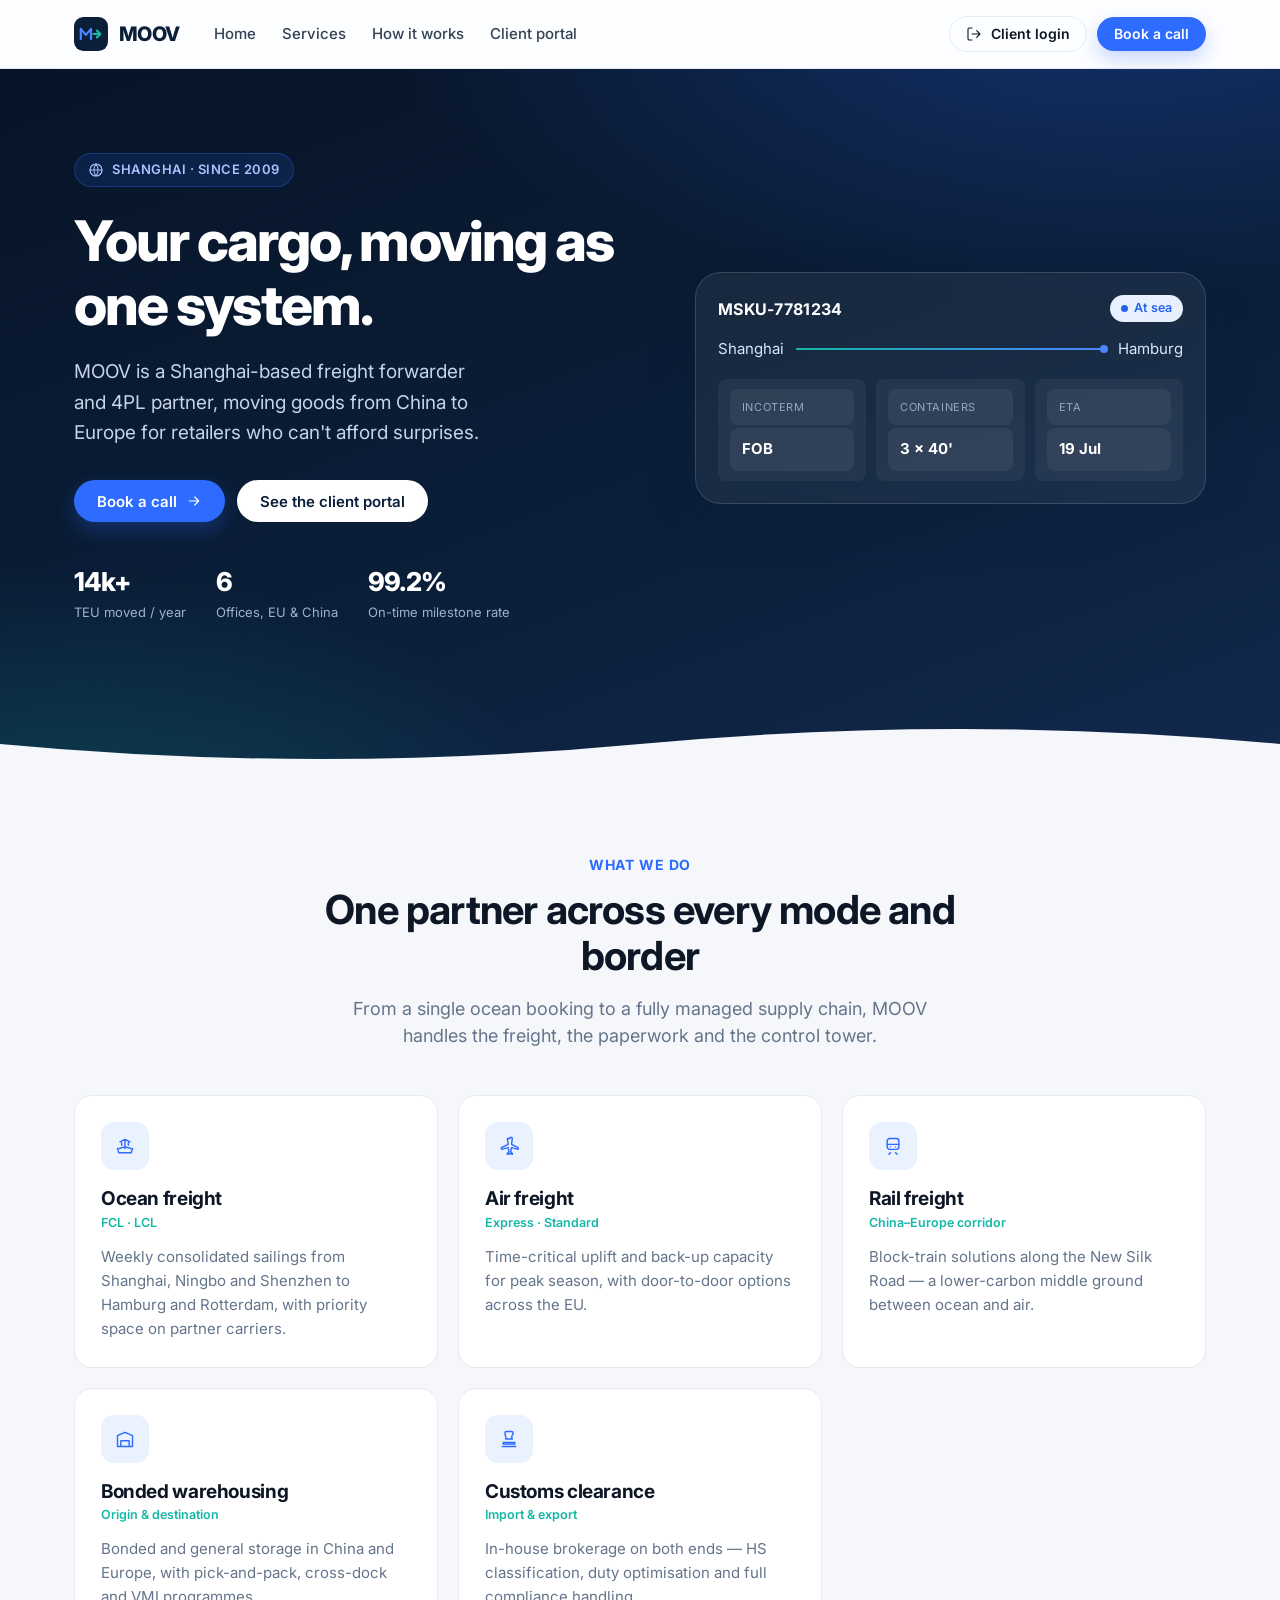
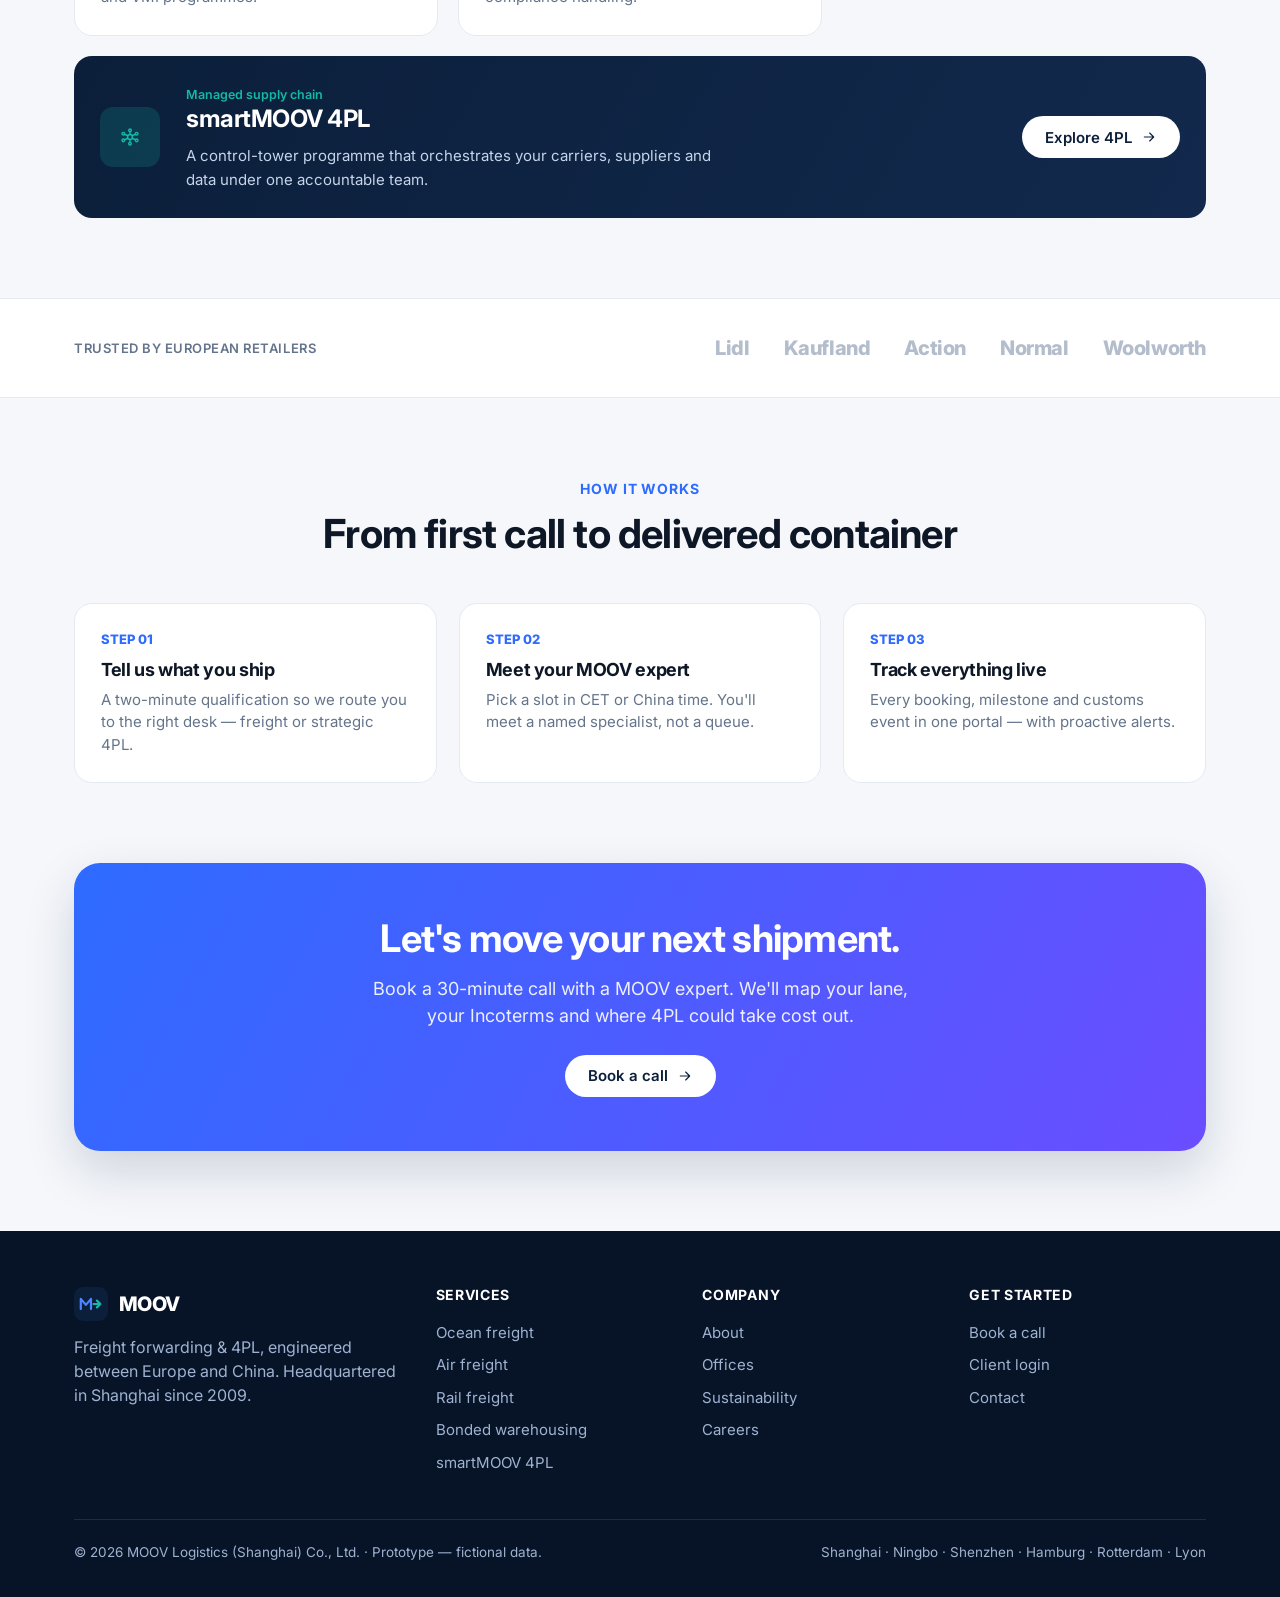
==== index.html @ 7292d99d "Add MOOV Logistics client portal prototype Clickable, zero-build static SPA (vanilla HTML/CSS/JS) fo" ====
<!DOCTYPE html>
<html lang="en">
<head>
  <meta charset="UTF-8">
  <meta name="viewport" content="width=device-width, initial-scale=1.0">
  <title>MOOV Logistics — Freight forwarding & 4PL, Shanghai to Europe</title>
  <meta name="description" content="MOOV Logistics client portal prototype — ocean, air & rail freight forwarding, bonded warehousing, customs clearance and the smartMOOV 4PL programme.">
  <link rel="preconnect" href="https://fonts.googleapis.com">
  <link rel="preconnect" href="https://fonts.gstatic.com" crossorigin>
  <link href="https://fonts.googleapis.com/css2?family=Inter:wght@400;500;600;700;800&display=swap" rel="stylesheet">
  <link rel="stylesheet" href="css/styles.css">
  <link rel="icon" href="data:image/svg+xml,<svg xmlns='http://www.w3.org/2000/svg' viewBox='0 0 40 40'><rect width='40' height='40' rx='11' fill='%230b1f3a'/><path d='M8 26V14l6 7 6-7v12' stroke='%234d84ff' stroke-width='2.6' fill='none' stroke-linecap='round' stroke-linejoin='round'/><path d='M23 20h8M27 16l4 4-4 4' stroke='%2314b8a6' stroke-width='2.6' fill='none' stroke-linecap='round' stroke-linejoin='round'/></svg>">
</head>
<body>
  <div id="app"><!-- SPA renders here --></div>

  <script src="js/data.js"></script>
  <script src="js/icons.js"></script>
  <script src="js/app.js"></script>
</body>
</html>
---- css/styles.css ----
/* =====================================================================
   MOOV Logistics — prototype stylesheet
   ===================================================================== */

/* ---- Design tokens -------------------------------------------------- */
:root {
  /* brand */
  --navy-900: #071427;
  --navy-800: #0b1f3a;
  --navy-700: #12294d;
  --navy-600: #1b3a63;
  --blue-500: #2e6bff;   /* MOOV blue */
  --blue-400: #4d84ff;
  --blue-050: #eaf1ff;
  --teal-500: #14b8a6;   /* signature accent */
  --teal-050: #e2f7f4;

  /* semantic */
  --success: #16a34a;
  --success-bg: #e7f6ec;
  --warning: #d97706;
  --warning-bg: #fdf1e0;
  --danger: #dc2626;
  --danger-bg: #fdeaea;
  --info: #2563eb;
  --info-bg: #e8f0fe;

  /* neutrals */
  --ink: #0e1726;
  --ink-2: #334155;
  --ink-3: #64748b;
  --line: #e5eaf1;
  --line-2: #eef2f7;
  --surface: #ffffff;
  --canvas: #f5f7fb;
  --canvas-2: #eef2f8;

  /* shape */
  --r-sm: 8px;
  --r-md: 12px;
  --r-lg: 18px;
  --r-xl: 26px;
  --shadow-sm: 0 1px 2px rgba(11, 31, 58, .06), 0 1px 3px rgba(11, 31, 58, .05);
  --shadow-md: 0 6px 20px rgba(11, 31, 58, .08);
  --shadow-lg: 0 20px 50px rgba(11, 31, 58, .16);
  --maxw: 1180px;
  --font: "Inter", -apple-system, BlinkMacSystemFont, "Segoe UI", Roboto, Helvetica, Arial, sans-serif;
}

* { box-sizing: border-box; }
html, body { margin: 0; padding: 0; }
body {
  font-family: var(--font);
  color: var(--ink);
  background: var(--canvas);
  -webkit-font-smoothing: antialiased;
  text-rendering: optimizeLegibility;
  line-height: 1.5;
}
a { color: inherit; text-decoration: none; }
button { font-family: inherit; cursor: pointer; }
img { max-width: 100%; }
h1, h2, h3, h4 { margin: 0; line-height: 1.15; letter-spacing: -0.02em; }
p { margin: 0; }
:focus-visible { outline: 3px solid rgba(46, 107, 255, .45); outline-offset: 2px; border-radius: 6px; }

.wrap { width: 100%; max-width: var(--maxw); margin: 0 auto; padding: 0 24px; }
.muted { color: var(--ink-3); }
.center { text-align: center; }
.hide { display: none !important; }

/* ---- Buttons -------------------------------------------------------- */
.btn {
  display: inline-flex; align-items: center; justify-content: center; gap: 9px;
  border: 1px solid transparent; border-radius: 999px;
  padding: 12px 22px; font-weight: 600; font-size: 15px; line-height: 1;
  transition: transform .12s ease, box-shadow .18s ease, background .18s ease, border-color .18s;
  white-space: nowrap;
}
.btn:active { transform: translateY(1px); }
.btn-primary { background: var(--blue-500); color: #fff; box-shadow: 0 8px 20px rgba(46,107,255,.28); }
.btn-primary:hover { background: var(--blue-400); box-shadow: 0 10px 26px rgba(46,107,255,.34); }
.btn-ghost { background: transparent; color: var(--ink); border-color: var(--line); }
.btn-ghost:hover { border-color: var(--ink-3); background: #fff; }
.btn-dark { background: var(--navy-800); color: #fff; }
.btn-dark:hover { background: var(--navy-700); }
.btn-light { background: #fff; color: var(--navy-800); }
.btn-light:hover { background: #f2f5fb; }
.btn-block { width: 100%; }
.btn-sm { padding: 9px 16px; font-size: 14px; }
.btn[disabled] { opacity: .45; cursor: not-allowed; box-shadow: none; }

/* ---- Pills / badges ------------------------------------------------- */
.pill {
  display: inline-flex; align-items: center; gap: 6px;
  padding: 4px 11px; border-radius: 999px; font-size: 12.5px; font-weight: 600;
  letter-spacing: .01em; white-space: nowrap;
}
.pill .dot { width: 7px; height: 7px; border-radius: 50%; background: currentColor; }
.pill-neutral { background: var(--canvas-2); color: var(--ink-2); }
.pill-info { background: var(--info-bg); color: var(--info); }
.pill-success { background: var(--success-bg); color: var(--success); }
.pill-warning { background: var(--warning-bg); color: var(--warning); }
.pill-danger { background: var(--danger-bg); color: var(--danger); }

.chip {
  display: inline-flex; align-items: center; gap: 6px;
  padding: 5px 12px; border-radius: 999px; font-size: 13px; font-weight: 600;
  background: var(--canvas-2); color: var(--ink-2);
}
.incoterm {
  font-variant-numeric: tabular-nums; font-weight: 700; letter-spacing: .04em;
  padding: 3px 9px; border-radius: 6px; font-size: 12px;
  background: var(--navy-800); color: #cfe0ff;
}

/* icons ------------------------------------------------------------- */
.i { width: 20px; height: 20px; display: inline-block; vertical-align: middle; stroke: currentColor; fill: none; stroke-width: 1.7; stroke-linecap: round; stroke-linejoin: round; }
.i-sm { width: 16px; height: 16px; }

/* =====================================================================
   PUBLIC — top navigation
   ===================================================================== */
.nav {
  position: sticky; top: 0; z-index: 40;
  backdrop-filter: saturate(160%) blur(12px);
  background: rgba(255,255,255,.82);
  border-bottom: 1px solid var(--line);
}
.nav-inner { display: flex; align-items: center; gap: 28px; height: 68px; }
.brand { display: flex; align-items: center; gap: 11px; font-weight: 800; font-size: 20px; letter-spacing: -.03em; color: var(--navy-800); }
.brand .mark { width: 34px; height: 34px; }
.nav-links { display: flex; gap: 26px; margin-left: 6px; }
.nav-links a { font-size: 15px; font-weight: 500; color: var(--ink-2); }
.nav-links a:hover { color: var(--blue-500); }
.nav-spacer { flex: 1; }
.nav-actions { display: flex; align-items: center; gap: 10px; }

/* =====================================================================
   PUBLIC — hero
   ===================================================================== */
.hero {
  position: relative; overflow: hidden;
  background:
    radial-gradient(1200px 500px at 85% -10%, rgba(46,107,255,.28), transparent 60%),
    radial-gradient(900px 500px at 5% 110%, rgba(20,184,166,.22), transparent 55%),
    linear-gradient(160deg, var(--navy-900), var(--navy-800) 60%, var(--navy-700));
  color: #fff;
}
.hero .wrap { position: relative; z-index: 2; padding-top: 84px; padding-bottom: 92px; }
.hero-grid { display: grid; grid-template-columns: 1.05fr .95fr; gap: 56px; align-items: center; }
.hero .eyebrow {
  display: inline-flex; align-items: center; gap: 8px;
  font-size: 13px; font-weight: 600; letter-spacing: .04em; text-transform: uppercase;
  color: #a9c4ff; background: rgba(46,107,255,.14); border: 1px solid rgba(46,107,255,.3);
  padding: 6px 13px; border-radius: 999px; margin-bottom: 22px;
}
.hero h1 { font-size: clamp(34px, 5vw, 56px); font-weight: 800; letter-spacing: -.035em; }
.hero .lede { margin-top: 20px; font-size: 19px; line-height: 1.6; color: #c6d4ea; max-width: 34ch; }
.hero .cta-row { margin-top: 32px; display: flex; gap: 12px; flex-wrap: wrap; }
.hero .trust { margin-top: 40px; display: flex; gap: 30px; flex-wrap: wrap; }
.hero .trust .n { font-size: 26px; font-weight: 800; letter-spacing: -.03em; }
.hero .trust .l { font-size: 13px; color: #9fb2d0; margin-top: 2px; }

/* floating shipment card in hero */
.hero-card {
  background: rgba(255,255,255,.06);
  border: 1px solid rgba(255,255,255,.14);
  border-radius: var(--r-xl);
  padding: 22px; backdrop-filter: blur(6px);
  box-shadow: var(--shadow-lg);
}
.hero-card .hc-top { display: flex; justify-content: space-between; align-items: center; margin-bottom: 16px; }
.hero-card .hc-id { font-weight: 700; letter-spacing: .02em; }
.hero-card .hc-route { display: flex; align-items: center; gap: 12px; color: #dbe6fb; font-size: 15px; margin: 6px 0 18px; }
.hero-card .hc-route .arrow { flex: 1; height: 2px; background: linear-gradient(90deg, var(--teal-500), var(--blue-400)); position: relative; border-radius: 2px; }
.hero-card .hc-route .arrow::after { content:""; position: absolute; right: -2px; top: -3px; width: 8px; height: 8px; border-radius: 50%; background: var(--blue-400); }
.hero-card .hc-mini { display: grid; grid-template-columns: repeat(3, 1fr); gap: 10px; }
.hero-card .hc-mini div { background: rgba(255,255,255,.05); border-radius: var(--r-sm); padding: 10px 12px; }
.hero-card .hc-mini .k { font-size: 11px; color: #93a7c8; text-transform: uppercase; letter-spacing: .05em; }
.hero-card .hc-mini .v { font-size: 15px; font-weight: 700; margin-top: 3px; }
.hero-wave { display: block; width: 100%; height: 60px; margin-top: -1px; }

/* =====================================================================
   PUBLIC — sections
   ===================================================================== */
.section { padding: 80px 0; }
.section-head { max-width: 640px; margin: 0 auto 46px; text-align: center; }
.section-head .kicker { color: var(--blue-500); font-weight: 700; font-size: 14px; letter-spacing: .06em; text-transform: uppercase; }
.section-head h2 { font-size: clamp(28px, 3.6vw, 40px); margin-top: 12px; }
.section-head p { margin-top: 16px; font-size: 18px; color: var(--ink-3); }

.services-grid { display: grid; grid-template-columns: repeat(3, 1fr); gap: 20px; }
.svc {
  background: var(--surface); border: 1px solid var(--line); border-radius: var(--r-lg);
  padding: 26px; transition: transform .16s ease, box-shadow .2s ease, border-color .2s;
}
.svc:hover { transform: translateY(-4px); box-shadow: var(--shadow-md); border-color: transparent; }
.svc .svc-icn {
  width: 48px; height: 48px; border-radius: 13px; display: grid; place-items: center;
  background: var(--blue-050); color: var(--blue-500); margin-bottom: 18px;
}
.svc h3 { font-size: 19px; }
.svc .svc-tag { font-size: 12.5px; font-weight: 600; color: var(--teal-500); margin-top: 4px; }
.svc p { margin-top: 12px; color: var(--ink-3); font-size: 15px; line-height: 1.6; }
.svc.featured {
  grid-column: span 3;
  background: linear-gradient(120deg, var(--navy-800), var(--navy-700));
  color: #fff; border: none; display: grid; grid-template-columns: auto 1fr auto; gap: 26px; align-items: center;
}
.svc.featured:hover { transform: none; }
.svc.featured .svc-icn { background: rgba(20,184,166,.18); color: var(--teal-500); width: 60px; height: 60px; margin: 0; }
.svc.featured h3 { font-size: 24px; }
.svc.featured p { color: #c6d4ea; max-width: 60ch; }
.svc.featured .svc-tag { color: var(--teal-500); }

/* logos / trust band */
.band { background: var(--surface); border-top: 1px solid var(--line); border-bottom: 1px solid var(--line); padding: 34px 0; }
.band .wrap { display: flex; align-items: center; justify-content: space-between; gap: 24px; flex-wrap: wrap; }
.band .lbl { font-size: 13px; color: var(--ink-3); font-weight: 600; letter-spacing: .04em; text-transform: uppercase; }
.band .logos { display: flex; gap: 34px; align-items: center; flex-wrap: wrap; }
.band .logos span { font-weight: 800; font-size: 20px; color: #b3bdcc; letter-spacing: -.02em; }

/* how it works */
.steps { display: grid; grid-template-columns: repeat(3, 1fr); gap: 22px; }
.step { background: var(--surface); border: 1px solid var(--line); border-radius: var(--r-lg); padding: 26px; position: relative; }
.step .num { font-size: 13px; font-weight: 800; color: var(--blue-500); }
.step h3 { font-size: 18px; margin-top: 10px; }
.step p { margin-top: 8px; color: var(--ink-3); font-size: 15px; }

/* CTA */
.cta {
  background: linear-gradient(120deg, var(--blue-500), #6a4dff);
  border-radius: var(--r-xl); padding: 54px; color: #fff; text-align: center;
  box-shadow: var(--shadow-lg);
}
.cta h2 { font-size: clamp(26px, 3.4vw, 38px); }
.cta p { margin: 14px auto 26px; font-size: 18px; color: rgba(255,255,255,.9); max-width: 52ch; }

/* footer */
.footer { background: var(--navy-900); color: #9fb2d0; padding: 56px 0 34px; }
.footer .cols { display: grid; grid-template-columns: 1.4fr 1fr 1fr 1fr; gap: 30px; }
.footer .brand { color: #fff; margin-bottom: 14px; }
.footer h4 { color: #fff; font-size: 14px; text-transform: uppercase; letter-spacing: .05em; margin-bottom: 14px; font-weight: 700; }
.footer a { display: block; padding: 5px 0; font-size: 15px; color: #9fb2d0; }
.footer a:hover { color: #fff; }
.footer .foot-bottom { margin-top: 40px; padding-top: 22px; border-top: 1px solid rgba(255,255,255,.1); font-size: 13.5px; display: flex; justify-content: space-between; flex-wrap: wrap; gap: 12px; }

/* =====================================================================
   BOOKING FLOW
   ===================================================================== */
.book { background: var(--canvas); min-height: 100vh; padding-bottom: 80px; }
.book .book-hero { background: linear-gradient(160deg, var(--navy-900), var(--navy-700)); color: #fff; padding: 40px 0 96px; }
.book .book-hero h1 { font-size: clamp(28px, 3.6vw, 40px); }
.book .book-hero p { margin-top: 12px; color: #c6d4ea; font-size: 17px; }
.book-shell { max-width: 760px; margin: -64px auto 0; padding: 0 24px; position: relative; z-index: 2; }

/* progress steps for the wizard */
.wizard-steps { display: flex; gap: 10px; margin-bottom: 22px; }
.wizard-steps .ws {
  flex: 1; display: flex; align-items: center; gap: 10px;
  background: rgba(255,255,255,.12); color: #dbe6fb; border-radius: 999px; padding: 9px 14px;
  font-size: 13.5px; font-weight: 600; border: 1px solid rgba(255,255,255,.14);
}
.wizard-steps .ws .b { width: 22px; height: 22px; border-radius: 50%; background: rgba(255,255,255,.2); display: grid; place-items: center; font-size: 12px; }
.wizard-steps .ws.done .b, .wizard-steps .ws.active .b { background: var(--teal-500); color: #04211d; }
.wizard-steps .ws.active { background: #fff; color: var(--navy-800); border-color: #fff; }

.card {
  background: var(--surface); border: 1px solid var(--line); border-radius: var(--r-xl);
  box-shadow: var(--shadow-md); padding: 34px;
}
.card h2 { font-size: 24px; }
.card .sub { color: var(--ink-3); margin-top: 8px; font-size: 16px; }

.field { margin-top: 20px; }
.field label { display: block; font-size: 14px; font-weight: 600; color: var(--ink-2); margin-bottom: 8px; }
.field .req { color: var(--danger); }
.input, .select, textarea.input {
  width: 100%; padding: 13px 15px; border: 1px solid var(--line); border-radius: var(--r-md);
  font-size: 15px; font-family: inherit; color: var(--ink); background: #fff;
  transition: border-color .15s, box-shadow .15s;
}
.input:focus, .select:focus, textarea.input:focus { border-color: var(--blue-400); box-shadow: 0 0 0 4px var(--blue-050); outline: none; }
.field-row { display: grid; grid-template-columns: 1fr 1fr; gap: 16px; }

/* choice chips (single/multi select) */
.choices { display: flex; flex-wrap: wrap; gap: 10px; }
.choice {
  border: 1px solid var(--line); background: #fff; border-radius: 999px; padding: 10px 16px;
  font-size: 14px; font-weight: 600; color: var(--ink-2); transition: all .14s;
  display: inline-flex; align-items: center; gap: 8px;
}
.choice:hover { border-color: var(--blue-400); color: var(--blue-500); }
.choice.sel { background: var(--blue-500); border-color: var(--blue-500); color: #fff; box-shadow: 0 6px 16px rgba(46,107,255,.24); }
.choice.sel .tick { display: inline-flex; }
.choice .tick { display: none; }
.choice.strategic.sel { background: var(--teal-500); border-color: var(--teal-500); box-shadow: 0 6px 16px rgba(20,184,166,.28); }

/* live routing hint */
.route-hint {
  margin-top: 24px; border-radius: var(--r-md); padding: 16px 18px;
  display: flex; gap: 13px; align-items: flex-start; font-size: 14.5px;
  border: 1px dashed var(--line); background: var(--canvas);
}
.route-hint.freight { border-color: rgba(46,107,255,.4); background: var(--blue-050); }
.route-hint.strategic { border-color: rgba(20,184,166,.45); background: var(--teal-050); }
.route-hint .rh-icn { width: 34px; height: 34px; border-radius: 10px; display: grid; place-items: center; flex: none; color: #fff; }
.route-hint.freight .rh-icn { background: var(--blue-500); }
.route-hint.strategic .rh-icn { background: var(--teal-500); }
.route-hint b { display: block; }

.card-actions { margin-top: 28px; display: flex; justify-content: space-between; gap: 12px; }

/* slot picker */
.slot-days { display: flex; gap: 8px; margin-top: 6px; overflow-x: auto; padding-bottom: 4px; }
.slot-day {
  border: 1px solid var(--line); background: #fff; border-radius: var(--r-md); padding: 12px 16px;
  min-width: 92px; text-align: center; transition: all .14s; flex: none;
}
.slot-day:hover { border-color: var(--blue-400); }
.slot-day.sel { background: var(--navy-800); border-color: var(--navy-800); color: #fff; }
.slot-day .sd-dow { font-size: 12px; color: var(--ink-3); font-weight: 600; }
.slot-day.sel .sd-dow { color: #9fb2d0; }
.slot-day .sd-date { font-size: 16px; font-weight: 700; margin-top: 2px; }

.tz-note { margin-top: 18px; font-size: 13px; color: var(--ink-3); display: flex; align-items: center; gap: 8px; }
.slot-grid { margin-top: 14px; display: grid; grid-template-columns: repeat(3, 1fr); gap: 10px; }
.slot {
  border: 1px solid var(--line); background: #fff; border-radius: var(--r-md); padding: 12px;
  text-align: left; transition: all .14s;
}
.slot:hover:not(:disabled) { border-color: var(--blue-400); transform: translateY(-1px); }
.slot.sel { border-color: var(--blue-500); background: var(--blue-050); box-shadow: 0 0 0 3px var(--blue-050); }
.slot .s-cet { font-size: 16px; font-weight: 700; }
.slot .s-cst { font-size: 12.5px; color: var(--ink-3); margin-top: 2px; }
.slot:disabled { opacity: .4; cursor: not-allowed; text-decoration: line-through; }

/* confirmation */
.confirm-hero { text-align: center; padding: 8px 0 4px; }
.confirm-check {
  width: 76px; height: 76px; border-radius: 50%; margin: 0 auto 18px;
  background: var(--success-bg); color: var(--success); display: grid; place-items: center;
  animation: pop .4s cubic-bezier(.2,.8,.3,1.4);
}
@keyframes pop { 0% { transform: scale(.4); opacity: 0; } 100% { transform: scale(1); opacity: 1; } }
.expert-card {
  margin-top: 26px; border: 1px solid var(--line); border-radius: var(--r-lg); padding: 24px;
  display: flex; gap: 18px; align-items: center; background: var(--canvas);
}
.expert-av {
  width: 66px; height: 66px; border-radius: 50%; flex: none; display: grid; place-items: center;
  font-weight: 800; font-size: 22px; color: #fff; letter-spacing: .02em;
}
.expert-av.strategic { background: linear-gradient(135deg, var(--teal-500), #0e7c72); }
.expert-av.freight { background: linear-gradient(135deg, var(--blue-500), #6a4dff); }
.expert-card .e-team { font-size: 12px; font-weight: 700; text-transform: uppercase; letter-spacing: .05em; }
.expert-card.strategic .e-team { color: var(--teal-500); }
.expert-card.freight .e-team { color: var(--blue-500); }
.expert-card .e-name { font-size: 20px; font-weight: 800; margin-top: 3px; }
.expert-card .e-role { color: var(--ink-3); font-size: 14.5px; }
.expert-card .e-langs { margin-top: 8px; display: flex; gap: 6px; flex-wrap: wrap; }
.summary-list { margin-top: 24px; border: 1px solid var(--line); border-radius: var(--r-lg); overflow: hidden; }
.summary-list .row { display: flex; justify-content: space-between; padding: 13px 18px; font-size: 14.5px; border-bottom: 1px solid var(--line-2); gap: 16px; }
.summary-list .row:last-child { border-bottom: none; }
.summary-list .row .k { color: var(--ink-3); }
.summary-list .row .v { font-weight: 600; text-align: right; }

/* =====================================================================
   CLIENT DASHBOARD
   ===================================================================== */
.app-shell { display: grid; grid-template-columns: 256px 1fr; min-height: 100vh; }
.sidebar {
  background: var(--navy-900); color: #c6d4ea; padding: 22px 16px;
  display: flex; flex-direction: column; position: sticky; top: 0; height: 100vh;
}
.sidebar .brand { color: #fff; padding: 6px 8px 22px; }
.side-nav { display: flex; flex-direction: column; gap: 3px; }
.side-nav a {
  display: flex; align-items: center; gap: 12px; padding: 11px 14px; border-radius: var(--r-md);
  font-size: 15px; font-weight: 500; color: #9fb2d0; transition: all .14s;
}
.side-nav a:hover { background: rgba(255,255,255,.06); color: #fff; }
.side-nav a.active { background: rgba(46,107,255,.18); color: #fff; }
.side-nav a.active .i { color: var(--blue-400); }
.side-foot { margin-top: auto; padding-top: 16px; border-top: 1px solid rgba(255,255,255,.08); }
.side-user { display: flex; align-items: center; gap: 12px; padding: 8px; }
.side-user .av { width: 38px; height: 38px; border-radius: 50%; background: linear-gradient(135deg,var(--teal-500),#0e7c72); display: grid; place-items: center; font-weight: 700; color: #fff; font-size: 14px; }
.side-user .nm { font-size: 14px; font-weight: 600; color: #fff; }
.side-user .rl { font-size: 12px; color: #9fb2d0; }

.main { background: var(--canvas); min-width: 0; }
.topbar {
  height: 66px; background: rgba(255,255,255,.85); backdrop-filter: blur(8px);
  border-bottom: 1px solid var(--line); display: flex; align-items: center; gap: 16px;
  padding: 0 30px; position: sticky; top: 0; z-index: 20;
}
.topbar .t-title { font-size: 18px; font-weight: 700; }
.topbar .t-crumb { font-size: 13px; color: var(--ink-3); }
.topbar .spacer { flex: 1; }
.searchbox { display: flex; align-items: center; gap: 9px; background: var(--canvas-2); border-radius: 999px; padding: 9px 15px; color: var(--ink-3); font-size: 14px; min-width: 240px; }
.searchbox input { border: none; background: none; outline: none; font-size: 14px; flex: 1; color: var(--ink); }
.icon-btn { width: 40px; height: 40px; border-radius: 50%; border: 1px solid var(--line); background: #fff; display: grid; place-items: center; color: var(--ink-2); position: relative; }
.icon-btn .bump { position: absolute; top: 7px; right: 8px; width: 8px; height: 8px; border-radius: 50%; background: var(--danger); border: 2px solid #fff; }

.content { padding: 30px; max-width: 1160px; }
.page-head { margin-bottom: 22px; }
.page-head h1 { font-size: 26px; }
.page-head p { color: var(--ink-3); margin-top: 6px; }

/* KPI cards */
.kpis { display: grid; grid-template-columns: repeat(4, 1fr); gap: 18px; }
.kpi { background: var(--surface); border: 1px solid var(--line); border-radius: var(--r-lg); padding: 20px; }
.kpi .k-top { display: flex; justify-content: space-between; align-items: flex-start; }
.kpi .k-icn { width: 40px; height: 40px; border-radius: 11px; display: grid; place-items: center; }
.kpi .k-icn.blue { background: var(--blue-050); color: var(--blue-500); }
.kpi .k-icn.teal { background: var(--teal-050); color: var(--teal-500); }
.kpi .k-icn.amber { background: var(--warning-bg); color: var(--warning); }
.kpi .k-icn.rose { background: var(--danger-bg); color: var(--danger); }
.kpi .k-val { font-size: 32px; font-weight: 800; letter-spacing: -.03em; margin-top: 16px; }
.kpi .k-lbl { color: var(--ink-3); font-size: 14px; margin-top: 2px; }
.kpi .k-delta { font-size: 12.5px; font-weight: 600; margin-top: 8px; display: inline-flex; align-items: center; gap: 4px; }
.k-delta.up { color: var(--success); }
.k-delta.down { color: var(--danger); }
.k-delta.flat { color: var(--ink-3); }

.grid-2 { display: grid; grid-template-columns: 1.55fr 1fr; gap: 18px; margin-top: 18px; }
.panel { background: var(--surface); border: 1px solid var(--line); border-radius: var(--r-lg); padding: 22px; }
.panel .p-head { display: flex; justify-content: space-between; align-items: center; margin-bottom: 16px; }
.panel .p-head h3 { font-size: 17px; }
.link { color: var(--blue-500); font-weight: 600; font-size: 14px; }
.link:hover { text-decoration: underline; }

/* spend chart */
.spark { display: flex; align-items: flex-end; gap: 12px; height: 150px; padding-top: 10px; }
.spark .bar { flex: 1; display: flex; flex-direction: column; align-items: center; gap: 8px; justify-content: flex-end; height: 100%; }
.spark .bar .col { width: 100%; max-width: 46px; border-radius: 8px 8px 0 0; background: linear-gradient(var(--blue-400), var(--blue-500)); transition: height .5s ease; }
.spark .bar.now .col { background: linear-gradient(var(--teal-500), #0e9484); }
.spark .bar .lb { font-size: 12px; color: var(--ink-3); }
.spark .bar .vv { font-size: 11.5px; font-weight: 700; color: var(--ink-2); }

/* alerts list */
.alert-item { display: flex; gap: 13px; padding: 14px 0; border-bottom: 1px solid var(--line-2); }
.alert-item:last-child { border-bottom: none; }
.alert-item .a-icn { width: 34px; height: 34px; border-radius: 9px; flex: none; display: grid; place-items: center; }
.a-icn.danger { background: var(--danger-bg); color: var(--danger); }
.a-icn.warning { background: var(--warning-bg); color: var(--warning); }
.a-icn.info { background: var(--info-bg); color: var(--info); }
.alert-item .a-title { font-weight: 700; font-size: 14.5px; }
.alert-item .a-body { color: var(--ink-3); font-size: 13.5px; margin-top: 3px; line-height: 1.5; }
.alert-item .a-meta { font-size: 12px; color: var(--ink-3); margin-top: 6px; display: flex; gap: 10px; }
.alert-item .a-meta a { color: var(--blue-500); font-weight: 600; }

/* table */
.table-wrap { background: var(--surface); border: 1px solid var(--line); border-radius: var(--r-lg); overflow: hidden; }
.table-toolbar { display: flex; align-items: center; gap: 10px; padding: 16px 18px; border-bottom: 1px solid var(--line); flex-wrap: wrap; }
.seg { display: inline-flex; background: var(--canvas-2); border-radius: 999px; padding: 3px; }
.seg button { border: none; background: none; padding: 7px 14px; border-radius: 999px; font-size: 13.5px; font-weight: 600; color: var(--ink-3); }
.seg button.on { background: #fff; color: var(--ink); box-shadow: var(--shadow-sm); }
.tbl { width: 100%; border-collapse: collapse; }
.tbl th { text-align: left; font-size: 12px; text-transform: uppercase; letter-spacing: .04em; color: var(--ink-3); font-weight: 700; padding: 13px 18px; border-bottom: 1px solid var(--line); background: var(--canvas); }
.tbl td { padding: 15px 18px; border-bottom: 1px solid var(--line-2); font-size: 14.5px; vertical-align: middle; }
.tbl tr:last-child td { border-bottom: none; }
.tbl tr.clickable { cursor: pointer; transition: background .12s; }
.tbl tr.clickable:hover td { background: var(--blue-050); }
.tbl .cid { font-weight: 700; letter-spacing: .01em; }
.tbl .route { display: flex; align-items: center; gap: 8px; color: var(--ink-2); }
.tbl .route .i { color: var(--ink-3); }
.tbl .subtle { color: var(--ink-3); font-size: 13px; }
.tabular { font-variant-numeric: tabular-nums; }

/* =====================================================================
   SHIPMENT DETAIL
   ===================================================================== */
.detail-head { display: flex; align-items: flex-start; gap: 18px; flex-wrap: wrap; margin-bottom: 22px; }
.detail-head .dh-main { flex: 1; min-width: 240px; }
.detail-head h1 { font-size: 26px; letter-spacing: -.02em; }
.detail-head .dh-sub { color: var(--ink-3); margin-top: 6px; display: flex; align-items: center; gap: 10px; flex-wrap: wrap; }
.back-link { display: inline-flex; align-items: center; gap: 6px; color: var(--ink-3); font-weight: 600; font-size: 14px; margin-bottom: 14px; }
.back-link:hover { color: var(--blue-500); }

/* progress tracker */
.tracker { background: var(--surface); border: 1px solid var(--line); border-radius: var(--r-lg); padding: 30px 26px 22px; overflow-x: auto; }
.track { display: flex; min-width: 720px; }
.track .node { flex: 1; position: relative; text-align: center; }
.track .node .line { position: absolute; top: 15px; left: -50%; width: 100%; height: 3px; background: var(--line); z-index: 0; }
.track .node:first-child .line { display: none; }
.track .node .dot {
  position: relative; z-index: 1; width: 32px; height: 32px; border-radius: 50%; margin: 0 auto;
  background: #fff; border: 3px solid var(--line); display: grid; place-items: center; color: transparent;
  transition: all .2s;
}
.track .node .lbl { font-size: 12.5px; font-weight: 600; color: var(--ink-3); margin-top: 10px; padding: 0 4px; }
.track .node .tm { font-size: 11px; color: var(--ink-3); margin-top: 3px; }

.track .node.done .dot { background: var(--success); border-color: var(--success); color: #fff; }
.track .node.done .line { background: var(--success); }
.track .node.done .lbl { color: var(--ink); }
.track .node.current .dot { background: var(--blue-500); border-color: var(--blue-500); color: #fff; box-shadow: 0 0 0 6px var(--blue-050); animation: pulse 2s infinite; }
.track .node.current .line { background: var(--success); }
.track .node.current .lbl { color: var(--blue-500); font-weight: 700; }
.track.exception .node.current .dot { background: var(--danger); border-color: var(--danger); box-shadow: 0 0 0 6px var(--danger-bg); }
.track.exception .node.current .lbl { color: var(--danger); }
@keyframes pulse { 0%,100% { box-shadow: 0 0 0 6px var(--blue-050); } 50% { box-shadow: 0 0 0 10px rgba(46,107,255,.14); } }

.detail-grid { display: grid; grid-template-columns: 1fr 340px; gap: 18px; margin-top: 18px; align-items: start; }
.facts { display: grid; grid-template-columns: 1fr 1fr; gap: 0; }
.fact { padding: 14px 4px; border-bottom: 1px solid var(--line-2); }
.fact .fk { font-size: 12px; text-transform: uppercase; letter-spacing: .04em; color: var(--ink-3); font-weight: 600; }
.fact .fv { font-size: 16px; font-weight: 600; margin-top: 4px; }

/* timeline */
.timeline { position: relative; padding-left: 6px; }
.tl-item { display: flex; gap: 14px; padding-bottom: 20px; position: relative; }
.tl-item:not(:last-child)::before { content: ""; position: absolute; left: 8px; top: 20px; bottom: -2px; width: 2px; background: var(--line); }
.tl-item .tl-dot { width: 18px; height: 18px; border-radius: 50%; flex: none; margin-top: 2px; border: 3px solid #fff; background: var(--success); box-shadow: 0 0 0 1px var(--line); z-index: 1; }
.tl-item.pending .tl-dot { background: var(--line); }
.tl-item.current .tl-dot { background: var(--blue-500); }
.tl-item .tl-stage { font-weight: 700; font-size: 14.5px; }
.tl-item .tl-note { color: var(--ink-3); font-size: 13.5px; margin-top: 2px; }
.tl-item .tl-meta { font-size: 12px; color: var(--ink-3); margin-top: 4px; }

/* exception banner */
.banner { display: flex; gap: 13px; align-items: flex-start; border-radius: var(--r-md); padding: 15px 18px; margin-bottom: 18px; }
.banner.danger { background: var(--danger-bg); border: 1px solid rgba(220,38,38,.25); }
.banner.warning { background: var(--warning-bg); border: 1px solid rgba(217,119,6,.25); }
.banner .b-icn { flex: none; }
.banner.danger .b-icn { color: var(--danger); }
.banner.warning .b-icn { color: var(--warning); }
.banner b { display: block; }
.banner p { font-size: 14px; margin-top: 3px; color: var(--ink-2); }

/* login */
.login-wrap { min-height: 100vh; display: grid; grid-template-columns: 1fr 1fr; }
.login-side { background: linear-gradient(160deg, var(--navy-900), var(--navy-700)); color: #fff; padding: 56px; display: flex; flex-direction: column; justify-content: space-between; position: relative; overflow: hidden; }
.login-side::after { content:""; position: absolute; inset: 0; background: radial-gradient(700px 400px at 90% 10%, rgba(20,184,166,.25), transparent 60%); }
.login-side .ls-inner { position: relative; z-index: 2; }
.login-side h2 { font-size: 32px; margin-top: 20px; }
.login-side p { color: #c6d4ea; margin-top: 16px; font-size: 17px; max-width: 40ch; }
.login-side .quote { position: relative; z-index: 2; border-left: 3px solid var(--teal-500); padding-left: 18px; }
.login-form-side { display: grid; place-items: center; padding: 40px; }
.login-form { width: 100%; max-width: 380px; }
.login-form h1 { font-size: 26px; }
.login-form .demo-note { background: var(--blue-050); border: 1px solid rgba(46,107,255,.25); border-radius: var(--r-md); padding: 12px 14px; font-size: 13.5px; color: var(--ink-2); margin-top: 18px; display: flex; gap: 9px; }

/* responsive --------------------------------------------------------- */
@media (max-width: 960px) {
  .hero-grid { grid-template-columns: 1fr; gap: 34px; }
  .services-grid, .steps { grid-template-columns: 1fr 1fr; }
  .svc.featured { grid-column: span 2; grid-template-columns: 1fr; text-align: left; }
  .footer .cols { grid-template-columns: 1fr 1fr; }
  .grid-2, .detail-grid { grid-template-columns: 1fr; }
  .kpis { grid-template-columns: 1fr 1fr; }
  .app-shell { grid-template-columns: 1fr; }
  .sidebar { position: fixed; left: -280px; transition: left .2s; z-index: 60; width: 256px; }
  .sidebar.open { left: 0; }
  .login-wrap { grid-template-columns: 1fr; }
  .login-side { display: none; }
}
@media (max-width: 640px) {
  .nav-links { display: none; }
  .services-grid, .steps, .kpis { grid-template-columns: 1fr; }
  .svc.featured { grid-column: span 1; }
  .field-row { grid-template-columns: 1fr; }
  .slot-grid { grid-template-columns: 1fr 1fr; }
  .footer .cols { grid-template-columns: 1fr; }
  .wizard-steps .ws .txt { display: none; }
  .hamburger { display: grid !important; }
}
.hamburger { display: none; width: 40px; height: 40px; border-radius: 10px; border: 1px solid var(--line); background: #fff; place-items: center; }
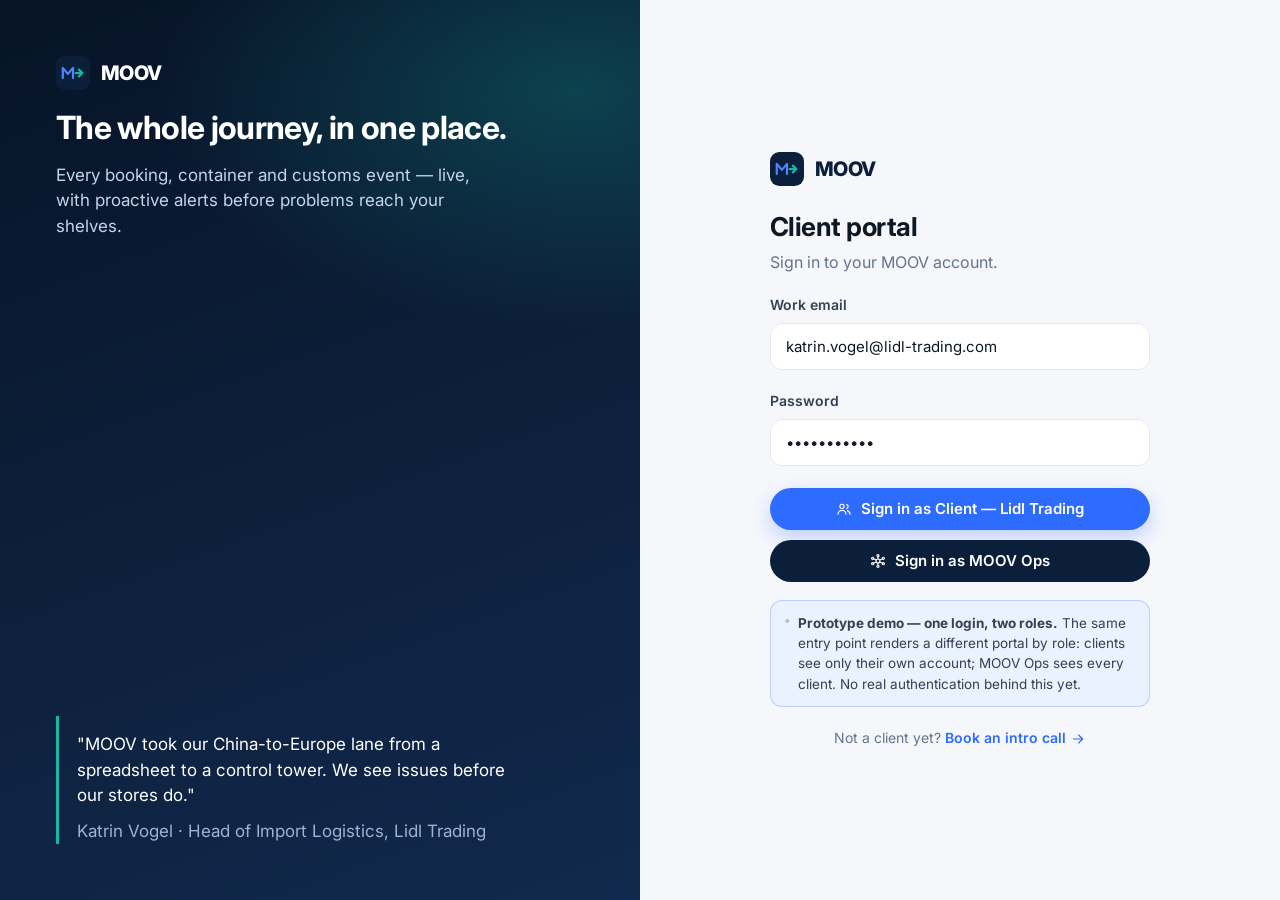
==== commit 46754385: "Open the app on sign-in; remove the marketing landing page MOOV's marketing site exists separately -" ====
--- a/index.html
+++ b/index.html
@@ -3,8 +3,8 @@
 <head>
   <meta charset="UTF-8">
   <meta name="viewport" content="width=device-width, initial-scale=1.0">
-  <title>MOOV Logistics — Freight forwarding & 4PL, Shanghai to Europe</title>
-  <meta name="description" content="MOOV Logistics client portal prototype — ocean, air & rail freight forwarding, bonded warehousing, customs clearance and the smartMOOV 4PL programme.">
+  <title>MOOV Logistics — Client Portal</title>
+  <meta name="description" content="MOOV Logistics client portal — track shipments, documents, invoices and messages; MOOV Ops console with staff availability.">
   <link rel="preconnect" href="https://fonts.googleapis.com">
   <link rel="preconnect" href="https://fonts.gstatic.com" crossorigin>
   <link href="https://fonts.googleapis.com/css2?family=Inter:wght@400;500;600;700;800&display=swap" rel="stylesheet">
--- a/css/styles.css
+++ b/css/styles.css
@@ -568,3 +568,196 @@
   .hamburger { display: grid !important; }
 }
 .hamburger { display: none; width: 40px; height: 40px; border-radius: 10px; border: 1px solid var(--line); background: #fff; place-items: center; }
+
+/* =====================================================================
+   V2 — portal sections, ops console, and interaction chrome
+   ===================================================================== */
+
+/* sidebar unread badge + role chip */
+.side-nav a .nbadge {
+  margin-left: auto; background: var(--blue-500); color: #fff; font-size: 11px; font-weight: 700;
+  min-width: 19px; height: 19px; border-radius: 999px; display: grid; place-items: center; padding: 0 6px;
+}
+.role-chip {
+  display: inline-flex; align-items: center; gap: 6px; margin: 2px 8px 18px;
+  font-size: 10.5px; font-weight: 800; letter-spacing: .09em; text-transform: uppercase;
+  color: var(--teal-500); background: rgba(20,184,166,.12); border: 1px solid rgba(20,184,166,.3);
+  border-radius: 999px; padding: 4px 10px; width: fit-content;
+}
+.sidebar.ops .side-nav a.active { background: rgba(20,184,166,.16); }
+.sidebar.ops .side-nav a.active .i { color: var(--teal-500); }
+.side-switch { display: block; margin-top: 10px; padding: 9px 14px; font-size: 12.5px; color: #7e93b4; border: 1px dashed rgba(255,255,255,.16); border-radius: var(--r-md); text-align: center; }
+.side-switch:hover { color: #fff; border-color: rgba(255,255,255,.4); }
+
+/* topbar dropdowns (bell + search) */
+.t-crumb a { color: var(--ink-3); }
+.t-crumb a:hover { color: var(--blue-500); text-decoration: underline; }
+.bell-wrap, .search-wrap { position: relative; }
+.drop-panel {
+  position: absolute; top: calc(100% + 10px); right: 0; width: 360px; max-width: 86vw;
+  background: var(--surface); border: 1px solid var(--line); border-radius: var(--r-lg);
+  box-shadow: var(--shadow-lg); z-index: 50; overflow: hidden;
+}
+.drop-panel .dp-head { padding: 13px 16px; border-bottom: 1px solid var(--line-2); font-weight: 700; font-size: 14px; display: flex; justify-content: space-between; align-items: center; }
+.drop-panel .dp-list { max-height: 340px; overflow-y: auto; }
+.drop-item { display: flex; gap: 11px; padding: 12px 16px; border-bottom: 1px solid var(--line-2); cursor: pointer; align-items: flex-start; }
+.drop-item:last-child { border-bottom: none; }
+.drop-item:hover { background: var(--blue-050); }
+.drop-item .di-t { font-weight: 600; font-size: 13.5px; }
+.drop-item .di-s { color: var(--ink-3); font-size: 12.5px; margin-top: 2px; }
+.search-wrap .drop-panel { left: 0; right: auto; width: 340px; }
+
+/* clickable KPI cards */
+a.kpi { display: block; color: inherit; transition: transform .14s ease, box-shadow .18s ease, border-color .18s; }
+a.kpi:hover { transform: translateY(-3px); box-shadow: var(--shadow-md); border-color: var(--blue-400); }
+
+/* lane view */
+.lane-panel svg { width: 100%; height: auto; display: block; }
+.lane-legend { display: flex; gap: 18px; flex-wrap: wrap; margin-top: 4px; font-size: 12.5px; color: var(--ink-3); }
+.lane-legend span { display: inline-flex; align-items: center; gap: 6px; }
+.lane-legend i { width: 10px; height: 10px; border-radius: 50%; display: inline-block; }
+.lane-dot { cursor: pointer; transition: r .12s; }
+.lane-dot:hover { filter: brightness(1.15); }
+
+/* documents & required-docs checklist */
+.doc-icn { width: 36px; height: 36px; border-radius: 9px; background: var(--canvas-2); color: var(--ink-2); display: grid; place-items: center; flex: none; }
+.req-card { border: 1px solid rgba(220,38,38,.28); background: var(--danger-bg); border-radius: var(--r-lg); padding: 20px; margin-bottom: 18px; }
+.req-card.done { border-color: rgba(217,119,6,.3); background: var(--warning-bg); }
+.req-card h3 { font-size: 16px; display: flex; align-items: center; gap: 9px; }
+.req-item { display: flex; align-items: center; gap: 12px; background: #fff; border: 1px solid var(--line); border-radius: var(--r-md); padding: 12px 14px; margin-top: 10px; }
+.req-item .ri-box { width: 22px; height: 22px; border-radius: 6px; border: 2px solid var(--danger); flex: none; display: grid; place-items: center; color: #fff; }
+.req-item.done .ri-box { background: var(--success); border-color: var(--success); }
+.req-item .ri-name { font-weight: 700; font-size: 14px; }
+.req-item .ri-hint { color: var(--ink-3); font-size: 12.5px; }
+.dropzone {
+  display: block; margin-top: 14px; border: 2px dashed rgba(220,38,38,.35); border-radius: var(--r-md);
+  padding: 22px; text-align: center; color: var(--ink-3); font-size: 14px; background: rgba(255,255,255,.6);
+  cursor: pointer; transition: all .15s;
+}
+.dropzone:hover, .dropzone.over { border-color: var(--blue-500); background: var(--blue-050); color: var(--blue-500); }
+.dropzone b { color: var(--ink); }
+
+/* invoices mini-stats */
+.mini-stats { display: grid; grid-template-columns: repeat(3, 1fr); gap: 14px; margin-bottom: 18px; }
+.mini-stat { background: var(--surface); border: 1px solid var(--line); border-radius: var(--r-lg); padding: 16px 18px; }
+.mini-stat .ms-k { font-size: 12.5px; color: var(--ink-3); font-weight: 600; }
+.mini-stat .ms-v { font-size: 24px; font-weight: 800; letter-spacing: -.02em; margin-top: 4px; }
+.mini-stat.rose .ms-v { color: var(--danger); }
+
+/* messages */
+.msg-grid { display: grid; grid-template-columns: 300px 1fr; gap: 0; background: var(--surface); border: 1px solid var(--line); border-radius: var(--r-lg); overflow: hidden; min-height: 480px; }
+.thread-list { border-right: 1px solid var(--line); }
+.thread-item { display: block; padding: 15px 17px; border-bottom: 1px solid var(--line-2); cursor: pointer; }
+.thread-item:hover { background: var(--canvas); }
+.thread-item.on { background: var(--blue-050); box-shadow: inset 3px 0 0 var(--blue-500); }
+.thread-item .th-ship { font-weight: 700; font-size: 14px; display: flex; align-items: center; gap: 8px; }
+.thread-item .th-ship .unread-dot { width: 8px; height: 8px; border-radius: 50%; background: var(--blue-500); }
+.thread-item .th-prev { color: var(--ink-3); font-size: 12.5px; margin-top: 3px; overflow: hidden; text-overflow: ellipsis; white-space: nowrap; }
+.chat { display: flex; flex-direction: column; }
+.chat-head { padding: 15px 20px; border-bottom: 1px solid var(--line-2); display: flex; align-items: center; gap: 10px; }
+.chat-body { flex: 1; padding: 20px; display: flex; flex-direction: column; gap: 14px; overflow-y: auto; background: var(--canvas); }
+.bubble-row { display: flex; }
+.bubble-row.client { justify-content: flex-end; }
+.bubble { max-width: 72%; border-radius: 16px; padding: 11px 15px; font-size: 14px; line-height: 1.55; }
+.bubble-row.moov .bubble { background: #fff; border: 1px solid var(--line); border-bottom-left-radius: 5px; }
+.bubble-row.client .bubble { background: var(--blue-500); color: #fff; border-bottom-right-radius: 5px; }
+.bubble .b-meta { font-size: 11.5px; opacity: .75; margin-top: 6px; }
+.chat-compose { display: flex; gap: 10px; padding: 14px 16px; border-top: 1px solid var(--line-2); background: var(--surface); }
+.chat-compose input { flex: 1; }
+.chat-empty { display: grid; place-items: center; color: var(--ink-3); font-size: 14.5px; padding: 40px; }
+
+/* ops action queue */
+.q-item { display: flex; gap: 14px; align-items: flex-start; padding: 16px 0; border-bottom: 1px solid var(--line-2); }
+.q-item:last-child { border-bottom: none; }
+.q-pri { flex: none; width: 8px; align-self: stretch; border-radius: 4px; }
+.q-pri.high { background: var(--danger); }
+.q-pri.med { background: var(--warning); }
+.q-title { font-weight: 700; font-size: 14.5px; }
+.q-detail { color: var(--ink-3); font-size: 13.5px; margin-top: 3px; }
+.q-meta { font-size: 12px; color: var(--ink-3); margin-top: 6px; display: flex; gap: 10px; flex-wrap: wrap; align-items: center; }
+
+/* client cards (ops) */
+.client-cards { display: grid; grid-template-columns: repeat(3, 1fr); gap: 18px; }
+.client-card { background: var(--surface); border: 1px solid var(--line); border-radius: var(--r-lg); padding: 22px; }
+.client-card .cc-head { display: flex; align-items: center; gap: 13px; margin-bottom: 14px; }
+.client-card .cc-av { width: 44px; height: 44px; border-radius: 12px; background: var(--navy-800); color: #cfe0ff; font-weight: 800; display: grid; place-items: center; font-size: 15px; }
+.client-card .cc-stats { display: grid; grid-template-columns: 1fr 1fr 1fr; gap: 8px; margin: 14px 0; }
+.client-card .cc-stats div { background: var(--canvas); border-radius: var(--r-sm); padding: 9px 11px; }
+.client-card .cc-stats .k { font-size: 11px; color: var(--ink-3); text-transform: uppercase; letter-spacing: .04em; }
+.client-card .cc-stats .v { font-size: 17px; font-weight: 800; margin-top: 2px; }
+
+/* ops action buttons on detail */
+.ops-actions { display: flex; gap: 10px; flex-wrap: wrap; margin-bottom: 18px; }
+
+/* toast */
+.toast {
+  position: fixed; bottom: 24px; left: 50%; transform: translateX(-50%) translateY(8px);
+  background: var(--navy-800); color: #fff; padding: 12px 20px; border-radius: 999px;
+  font-size: 14px; font-weight: 600; box-shadow: var(--shadow-lg); z-index: 100;
+  opacity: 0; transition: opacity .25s, transform .25s; display: flex; gap: 9px; align-items: center;
+  pointer-events: none;
+}
+.toast.show { opacity: 1; transform: translateX(-50%) translateY(0); }
+
+/* new-booking form card */
+.form-card { border: 1px solid var(--line); border-radius: var(--r-lg); padding: 22px; background: var(--surface); margin-bottom: 18px; }
+
+@media (max-width: 960px) {
+  /* fix: hamburger must appear as soon as the sidebar goes off-canvas */
+  .hamburger { display: grid !important; }
+  .msg-grid { grid-template-columns: 1fr; }
+  .thread-list { border-right: none; border-bottom: 1px solid var(--line); }
+  .client-cards { grid-template-columns: 1fr; }
+  .mini-stats { grid-template-columns: 1fr; }
+}
+@media (prefers-reduced-motion: reduce) {
+  *, *::before, *::after { animation-duration: .01ms !important; transition-duration: .01ms !important; }
+}
+
+/* =====================================================================
+   V3 — staff schedule / availability grid
+   ===================================================================== */
+.sched-grid {
+  display: grid; grid-template-columns: 84px repeat(4, 1fr); gap: 8px;
+  min-width: 680px;
+}
+.panel .sched-grid { overflow-x: visible; }
+.panel:has(.sched-grid) { overflow-x: auto; }
+.sched-corner { padding: 10px 6px; }
+.sched-day {
+  border: 1px solid var(--line); background: var(--canvas); border-radius: var(--r-md);
+  padding: 10px 8px; text-align: center; transition: all .14s;
+}
+.sched-day:hover { border-color: var(--navy-800); background: #fff; }
+.sched-day .sd-dow { font-size: 12px; font-weight: 600; color: var(--ink-3); }
+.sched-day .sd-date { font-size: 15px; font-weight: 800; margin-top: 1px; }
+.sched-day .sd-hint { font-size: 10.5px; color: var(--ink-3); margin-top: 3px; text-transform: uppercase; letter-spacing: .05em; }
+.sched-time { padding: 10px 6px; align-self: center; }
+.sched-cell {
+  border-radius: var(--r-md); padding: 10px 12px; text-align: left; min-height: 62px;
+  transition: all .13s; position: relative; font-family: inherit;
+}
+.sched-cell .sc-t { font-weight: 700; font-size: 13px; }
+.sched-cell .sc-s { font-size: 11.5px; margin-top: 2px; }
+.sched-cell.free { background: #fff; border: 1px solid var(--line); }
+.sched-cell.free .sc-t { color: var(--success); }
+.sched-cell.free .sc-s { color: var(--ink-3); }
+.sched-cell.free:hover { border-color: var(--danger); background: var(--danger-bg); }
+.sched-cell.free:hover .sc-t { color: var(--danger); }
+.sched-cell.free:hover .sc-t::after { content: " → block"; font-weight: 600; }
+.sched-cell.blocked {
+  background: var(--canvas-2); border: 1px dashed var(--ink-3); color: var(--ink-3);
+  background-image: repeating-linear-gradient(-45deg, transparent, transparent 6px, rgba(100,116,139,.07) 6px, rgba(100,116,139,.07) 12px);
+}
+.sched-cell.blocked:hover { border-color: var(--success); background-color: var(--success-bg); }
+.sched-cell.blocked:hover .sc-t::after { content: " → reopen"; color: var(--success); font-weight: 600; }
+.sched-cell.booked {
+  background: var(--blue-050); border: 1px solid var(--blue-400); color: var(--navy-800);
+  cursor: not-allowed;
+}
+.sched-cell.booked .i { position: absolute; top: 9px; right: 10px; color: var(--blue-500); width: 14px; height: 14px; }
+.sched-cell.booked .sc-s { color: var(--info); }
+.sched-cell.booked.isnew { box-shadow: 0 0 0 3px rgba(20,184,166,.35); border-color: var(--teal-500); }
+@media (max-width: 960px) {
+  .sched-grid { min-width: 640px; }
+}
